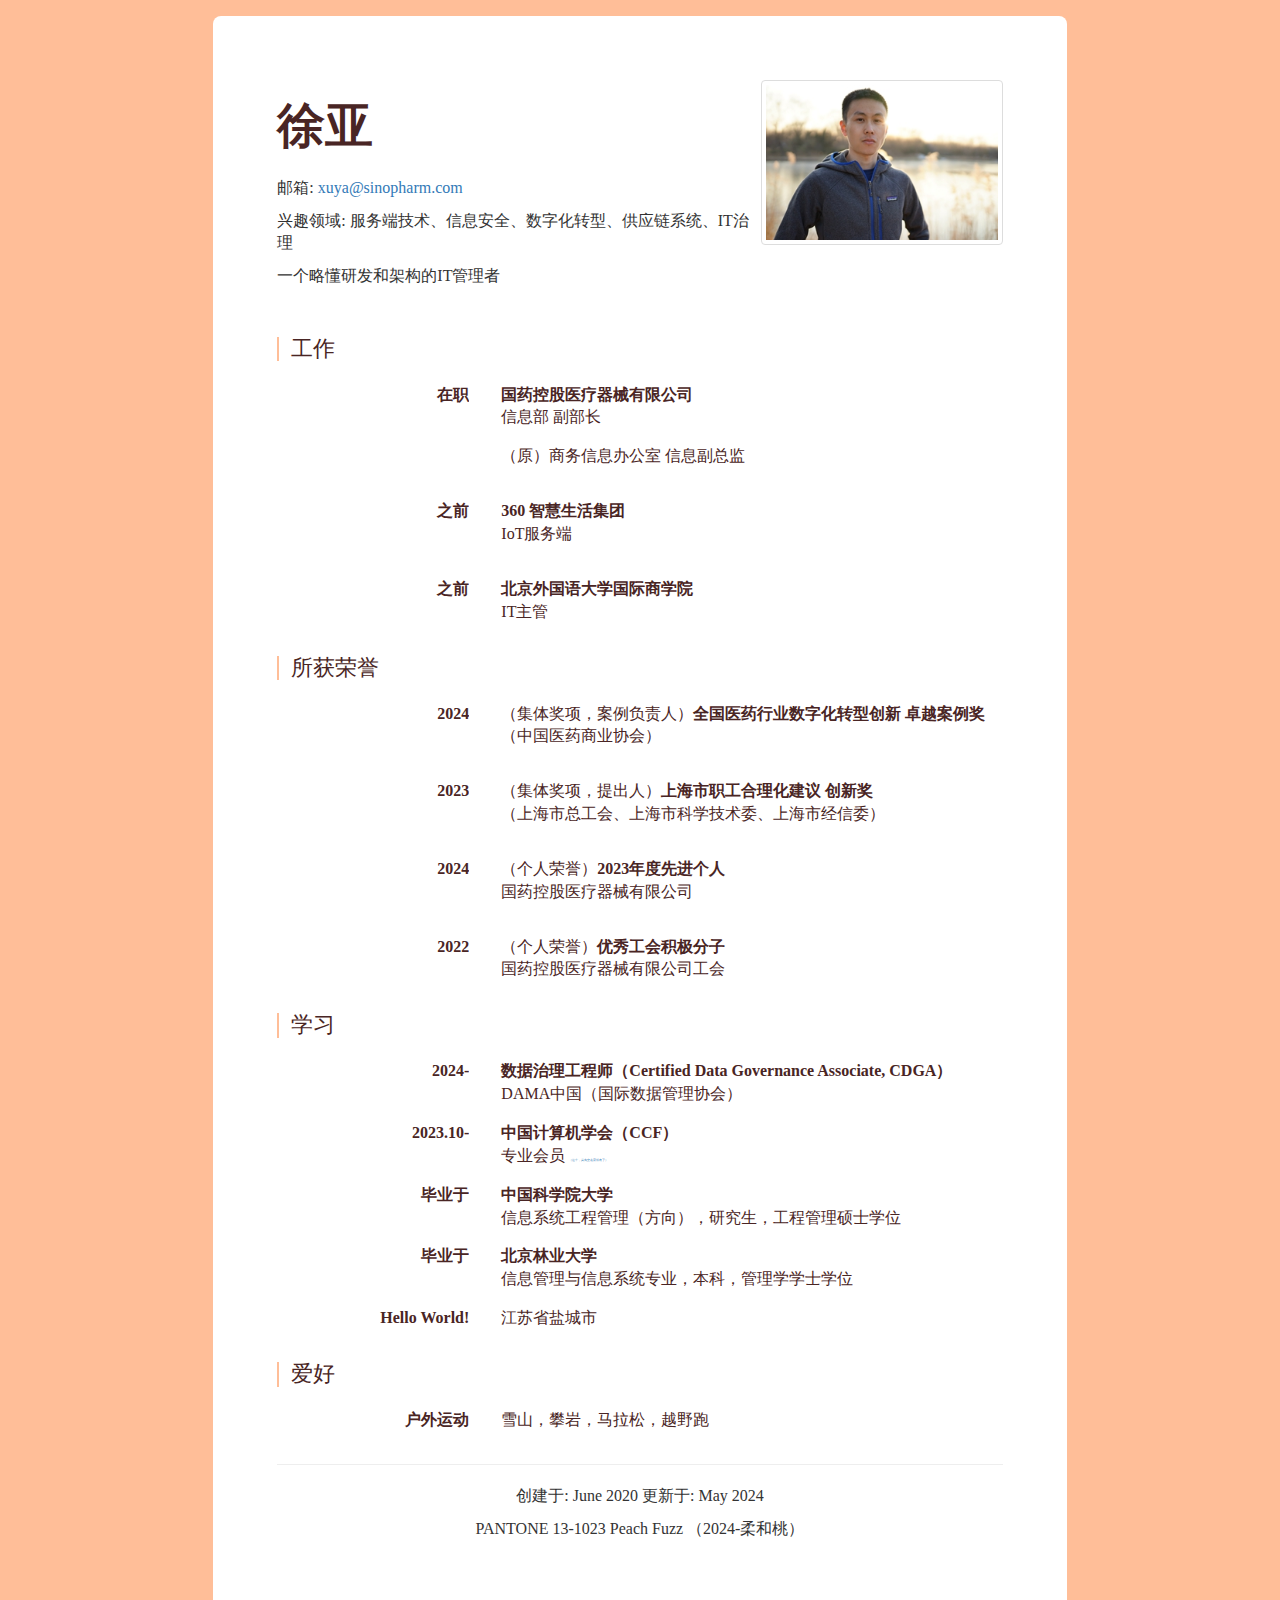
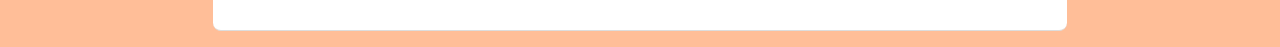
==== index.html @ 43261151 "Update index.html" ====
<!doctype html>
<head>
    <meta charset="utf-8">
    <title>徐亚</title>
	<meta name="description" content="徐亚" />
    <link rel="stylesheet" href="css/bootstrap.min.css" type="text/css" media="all" />
    <link rel="stylesheet" href="css/mystyle.css" type="text/css" media="all" />
    <script src="js/jquery.min.js"></script>
    <script src="js/bootstrap.min.js"></script>
    <style>
        * {font-size:16px;}
    </style>
</head>
<body>

    <div class="row" style="background:#FFBE98;padding-top:1em;padding-bottom: 1em;margin-bottom: 0em;">

        <div class="col-md-2 col-xs-1">
        </div>
        
        <div class="col-md-8 col-xs-10" style="border-bottom:1px solid #ddd;background:#ffffff;padding:4em;border-radius: 0.5em;">
            <div class="row">
                <div class="col-md-8 col-xs-8">
                    <h1>
                        徐亚
                    </h1>
                    <p>
                        邮箱:  <a href="mailto:xuya@sinopharm.com">xuya@sinopharm.com</a>
                    </p>
		            <p>
                        兴趣领域: 服务端技术、信息安全、数字化转型、供应链系统、IT治理
                    </p>
					<p>
                        一个略懂研发和架构的IT管理者
                    </p>
			
                </div>
                <div class="col-md-4 col-xs-4">
                    <p>
                        <img src="images/xuya.JPG" class="img-responsive img-thumbnail" style="margin-top:0em;"/>
                    </p>
                </div>
            </div>
			
            <div class="row">
                <h2>
					 工作
				</h2>
                <dl class="profile-timeline dl-horizontal">
                    <dt>在职</dt>
                    <dd><b>国药控股医疗器械有限公司</b></dd>
                    <dd style="margin-bottom:1em;">信息部 副部长</dd>
					<dd style="margin-bottom:1em;">（原）商务信息办公室 信息副总监</dd>
                </dl>
				<dl class="profile-timeline dl-horizontal">
                    <dt>之前</dt>
                    <dd><b>360 智慧生活集团</b></dd>
                    <dd style="margin-bottom:1em;">IoT服务端</dd>
                </dl>
				<dl class="profile-timeline dl-horizontal">
                    <dt>之前</dt>
                    <dd><b>北京外国语大学国际商学院</b></dd>
                    <dd style="margin-bottom:1em;">IT主管</dd>
                </dl>

				<h2>
					 所获荣誉
				</h2>
				<dl class="profile-timeline dl-horizontal">
                    <dt>2024</dt>
                    <dd>（集体奖项，案例负责人）<b>全国医药行业数字化转型创新 卓越案例奖</b> </dd>
					<dd style="margin-bottom:1em;">（中国医药商业协会）</dd>
                </dl>
				<dl class="profile-timeline dl-horizontal">
                    <dt>2023</dt>
                    <dd>（集体奖项，提出人）<b>上海市职工合理化建议 创新奖</b></dd>
					<dd style="margin-bottom:1em;">（上海市总工会、上海市科学技术委、上海市经信委）</dd>
                </dl>
				<dl class="profile-timeline dl-horizontal">
                    <dt>2024</dt>
                    <dd>（个人荣誉）<b>2023年度先进个人</b></dd>
					<dd>国药控股医疗器械有限公司</dd>
                </dl>
				<dl class="profile-timeline dl-horizontal">
                    <dt>2022</dt>
                    <dd>（个人荣誉）<b>优秀工会积极分子</b></dd>
					<dd>国药控股医疗器械有限公司工会</dd>
                </dl>

				<h2>
					 学习
				</h2>

                <dl class="profile-timeline dl-horizontal">
					<dt>2024-</dt>
                    <dd><b>数据治理工程师（Certified Data Governance Associate, CDGA）</b></dd>
                    <dd style="margin-bottom:1em;">DAMA中国（国际数据管理协会）</dd>

					<dt>2023.10-</dt>
                    <dd><b>中国计算机学会（CCF）</b></dd>
                    <dd style="margin-bottom:1em;">专业会员 <a style="font-size:0.2em;">（这个，其实交会费就有了）</a></dd>
					
                    <dt>毕业于</dt>
                    <dd><b>中国科学院大学</b></dd>
                    <dd style="margin-bottom:1em;">信息系统工程管理（方向），研究生，工程管理硕士学位</dd>

		        	<dt>毕业于</dt>
                    <dd><b>北京林业大学</b></dd>
                    <dd style="margin-bottom:1em;">信息管理与信息系统专业，本科，管理学学士学位</dd>

                    <dt>Hello World!</dt>
                    <dd style="margin-bottom:1em;">江苏省盐城市</dd>
                </dl>

                <h2>
                    爱好
                </h2>
                <dl class="profile-timeline dl-horizontal">  
                    <dt>户外运动</dt>
                    <dd style="margin-bottom:1em;">雪山，攀岩，马拉松，越野跑</dd>
                    
                </dl>

                <hr/>
                <p style="text-align: center;"> 创建于: June 2020 更新于: May 2024</p>
            	<p style="text-align: center;"> PANTONE 13-1023 Peach Fuzz （2024-柔和桃）</p>
	    </div>
        </div>
        
        <div class="col-md-2 col-xs-1">
        </div>
    </div>

</body>
</html>
---- css/mystyle.css ----
.col-lg-1, .col-lg-10, .col-lg-11, .col-lg-12, .col-lg-2, .col-lg-3, .col-lg-4, .col-lg-5, .col-lg-6, .col-lg-7, .col-lg-8, .col-lg-9, .col-md-1, .col-md-10, .col-md-11, .col-md-12, .col-md-2, .col-md-3, .col-md-4, .col-md-5, .col-md-6, .col-md-7, .col-md-8, .col-md-9, .col-sm-1, .col-sm-10, .col-sm-11, .col-sm-12, .col-sm-2, .col-sm-3, .col-sm-4, .col-sm-5, .col-sm-6, .col-sm-7, .col-sm-8, .col-sm-9, .col-xs-1, .col-xs-10, .col-xs-11, .col-xs-12, .col-xs-2, .col-xs-3, .col-xs-4, .col-xs-5, .col-xs-6, .col-xs-7, .col-xs-8, .col-xs-9{padding:0;}
.row{margin-bottom:1em;}
h1{font-size:3em;font-family: 等线;font-weight:bold;margin-bottom:0.5em;color:#492524;}
h2{font-size:1.4em;font-family: 等线;margin-top:1em;margin-bottom:1em;border-left:0.1em solid #FFBE98;padding-left:0.5em;color:#492524;}

p{font-size:1em;font-family: "Palatino","等线";}
.p_en{font-size:1em;font-family: "Palatino","Times New Roman","Open Sans", "Helvetica Neue", "Helvetica", "Arial", "sans-serif";color:#FFBE98;}
/*Palatino号称是哈佛简历字体*/

dl{font-size:1em;font-family: "Palatino","等线";margin-bottom:2em;}
dt{font-weight:bold;color:#492524;}
dd{font-size:1em;color:#492524;}

/*rgb(0, 47, 167) 为克莱因蓝，2021年潘通色彩*/
/*#cd8975 搭配长春花蓝，2022年度色彩*/

/* 2024潘通 (柔和桃) Pantone's #FFBE98
在图形设计和纸媒印刷的颜色中，可以使用PANTONE 1555C来匹配。#FFB990（实际文字按照#492524）
*/
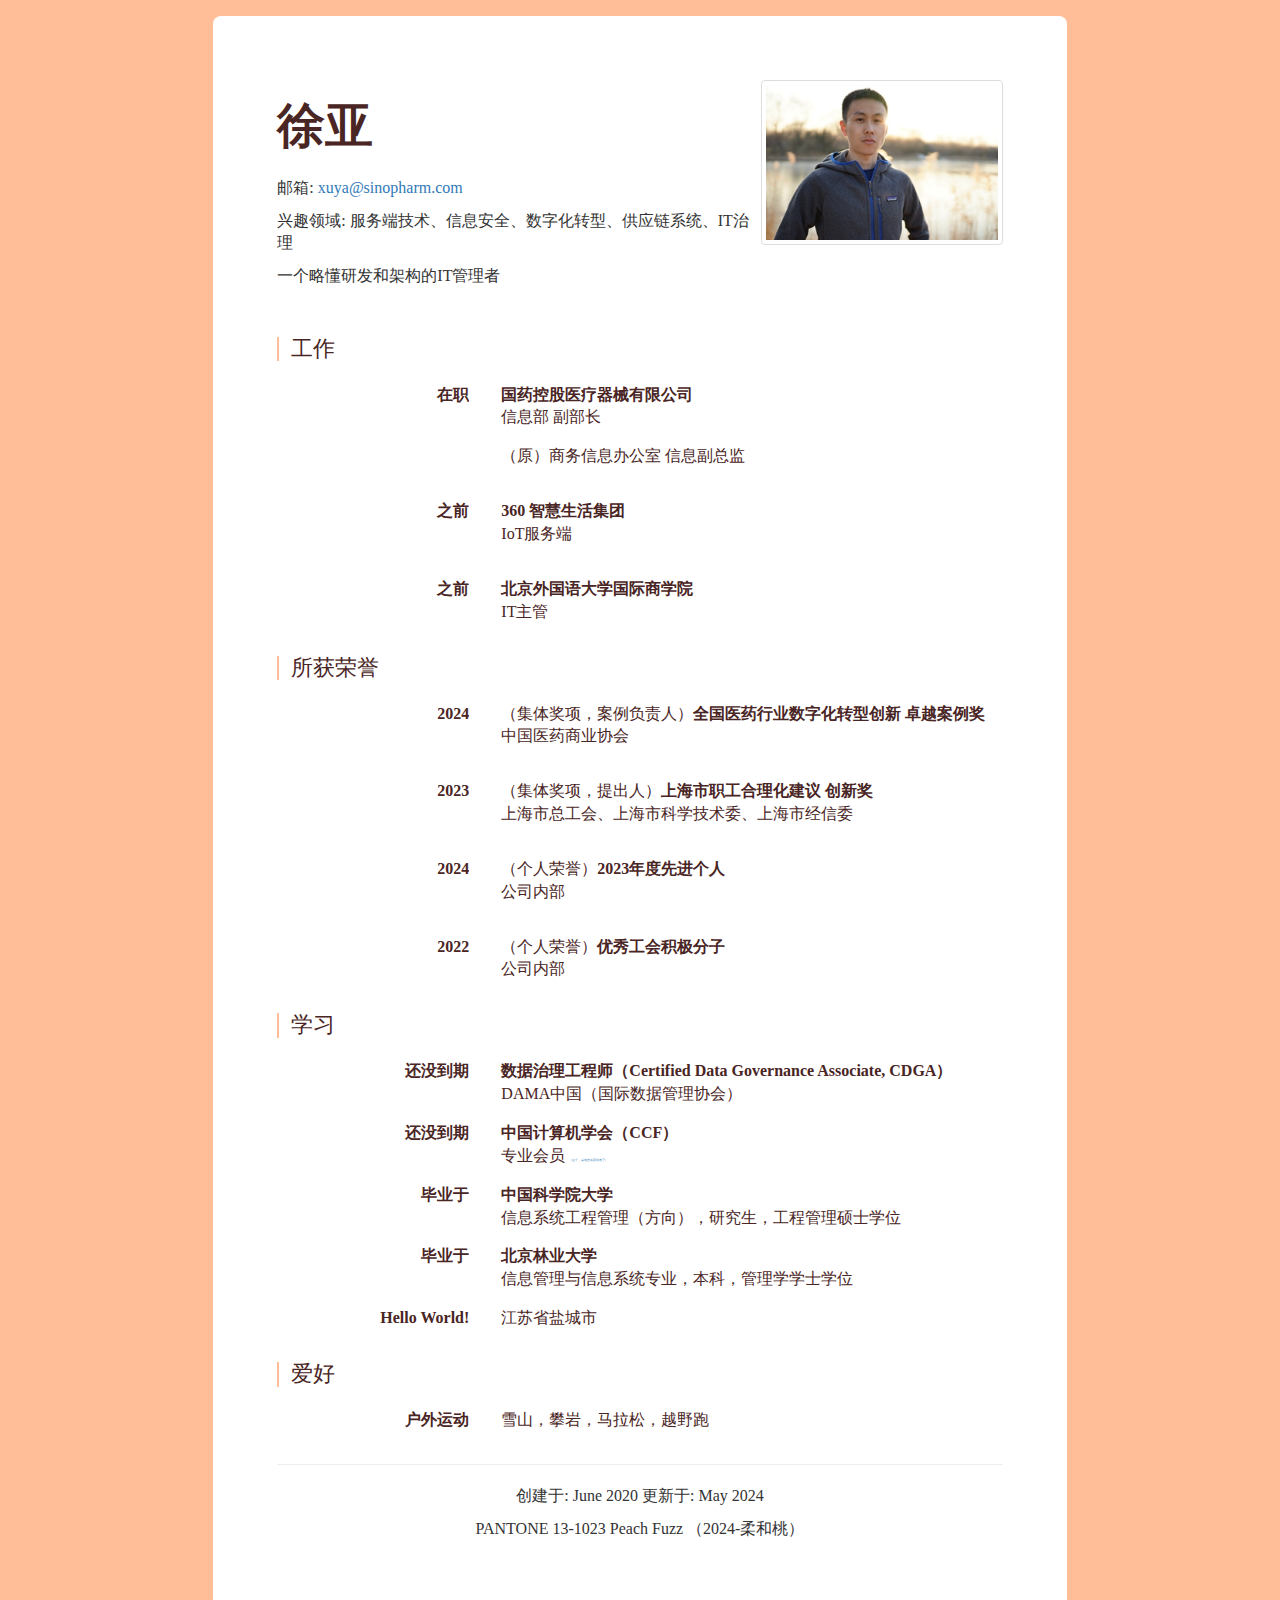
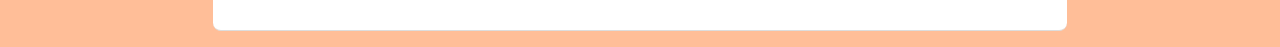
==== commit 577a784c: "Update index.html" ====
--- a/index.html
+++ b/index.html
@@ -69,22 +69,22 @@
 				<dl class="profile-timeline dl-horizontal">
                     <dt>2024</dt>
                     <dd>（集体奖项，案例负责人）<b>全国医药行业数字化转型创新 卓越案例奖</b> </dd>
-					<dd style="margin-bottom:1em;">（中国医药商业协会）</dd>
+					<dd style="margin-bottom:1em;">中国医药商业协会</dd>
                 </dl>
 				<dl class="profile-timeline dl-horizontal">
                     <dt>2023</dt>
                     <dd>（集体奖项，提出人）<b>上海市职工合理化建议 创新奖</b></dd>
-					<dd style="margin-bottom:1em;">（上海市总工会、上海市科学技术委、上海市经信委）</dd>
+					<dd style="margin-bottom:1em;">上海市总工会、上海市科学技术委、上海市经信委</dd>
                 </dl>
 				<dl class="profile-timeline dl-horizontal">
                     <dt>2024</dt>
                     <dd>（个人荣誉）<b>2023年度先进个人</b></dd>
-					<dd>国药控股医疗器械有限公司</dd>
+					<dd>公司内部</dd>
                 </dl>
 				<dl class="profile-timeline dl-horizontal">
                     <dt>2022</dt>
                     <dd>（个人荣誉）<b>优秀工会积极分子</b></dd>
-					<dd>国药控股医疗器械有限公司工会</dd>
+					<dd>公司内部</dd>
                 </dl>
 
 				<h2>
@@ -92,11 +92,11 @@
 				</h2>
 
                 <dl class="profile-timeline dl-horizontal">
-					<dt>2024-</dt>
+					<dt>还没到期</dt>
                     <dd><b>数据治理工程师（Certified Data Governance Associate, CDGA）</b></dd>
                     <dd style="margin-bottom:1em;">DAMA中国（国际数据管理协会）</dd>
 
-					<dt>2023.10-</dt>
+					<dt>还没到期</dt>
                     <dd><b>中国计算机学会（CCF）</b></dd>
                     <dd style="margin-bottom:1em;">专业会员 <a style="font-size:0.2em;">（这个，其实交会费就有了）</a></dd>
 					
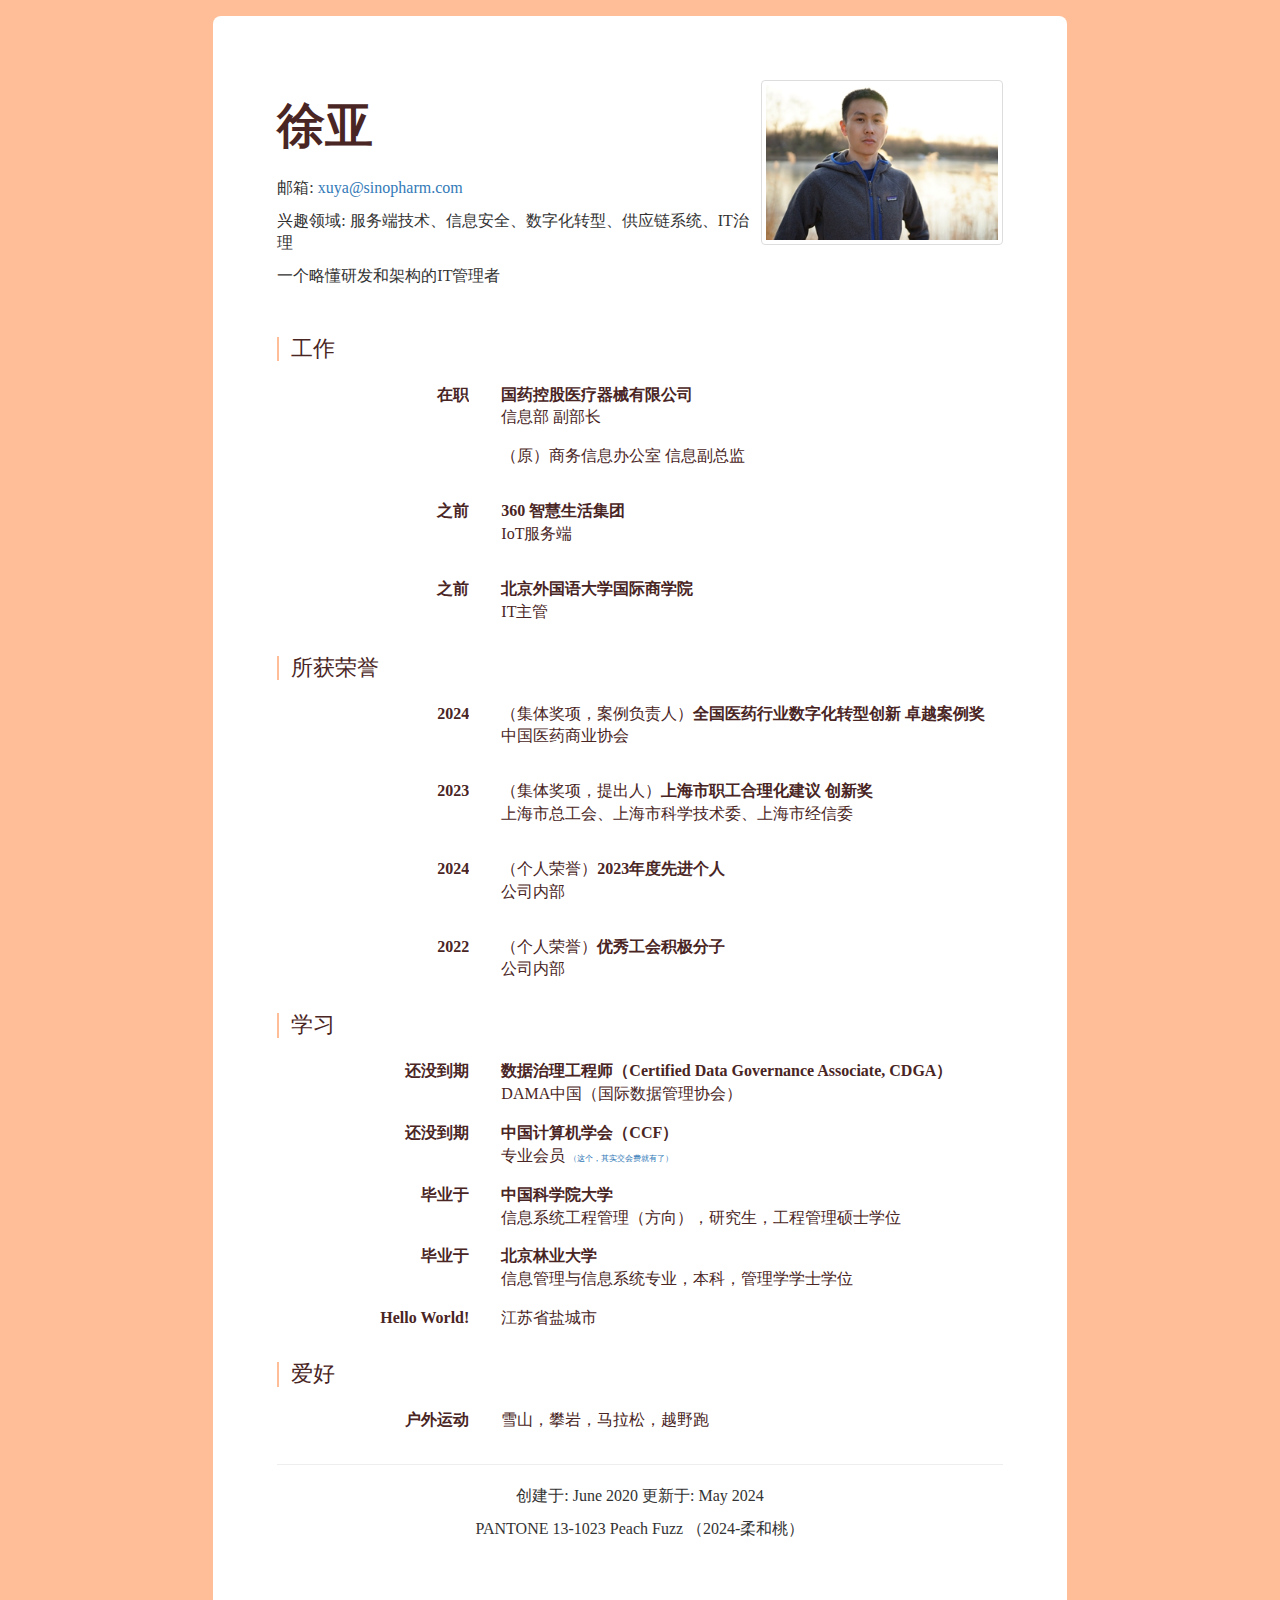
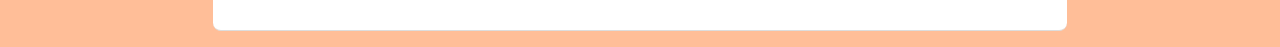
==== commit d4786d2a: "Update index.html" ====
--- a/index.html
+++ b/index.html
@@ -98,7 +98,7 @@
 
 					<dt>还没到期</dt>
                     <dd><b>中国计算机学会（CCF）</b></dd>
-                    <dd style="margin-bottom:1em;">专业会员 <a style="font-size:0.2em;">（这个，其实交会费就有了）</a></dd>
+                    <dd style="margin-bottom:1em;">专业会员 <a style="font-size:0.5em;">（这个，其实交会费就有了）</a></dd>
 					
                     <dt>毕业于</dt>
                     <dd><b>中国科学院大学</b></dd>
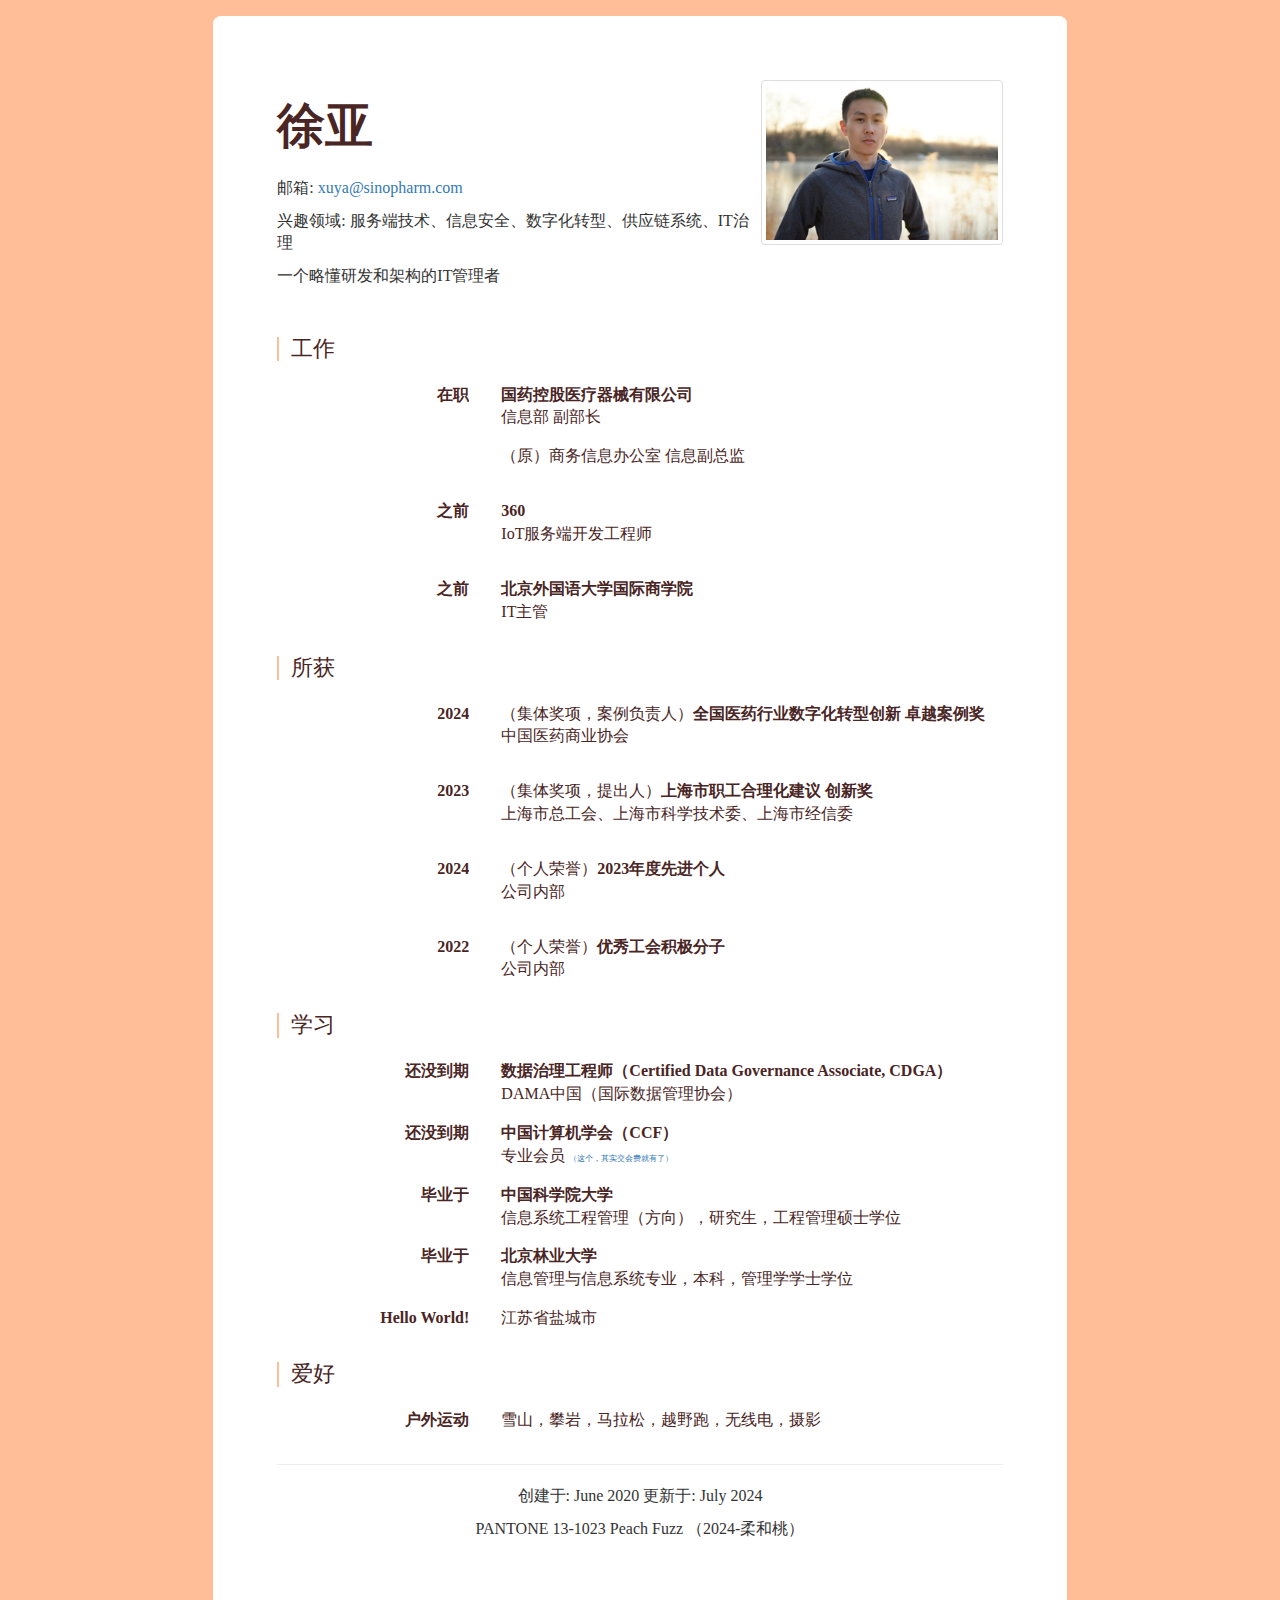
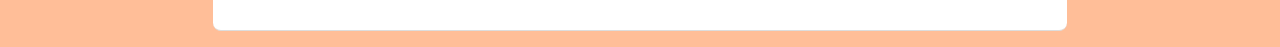
==== commit f5be23fa: "Update index.html" ====
--- a/index.html
+++ b/index.html
@@ -54,8 +54,8 @@
                 </dl>
 				<dl class="profile-timeline dl-horizontal">
                     <dt>之前</dt>
-                    <dd><b>360 智慧生活集团</b></dd>
-                    <dd style="margin-bottom:1em;">IoT服务端</dd>
+                    <dd><b>360</b></dd>
+                    <dd style="margin-bottom:1em;">IoT服务端开发工程师</dd>
                 </dl>
 				<dl class="profile-timeline dl-horizontal">
                     <dt>之前</dt>
@@ -64,7 +64,7 @@
                 </dl>
 
 				<h2>
-					 所获荣誉
+					 所获
 				</h2>
 				<dl class="profile-timeline dl-horizontal">
                     <dt>2024</dt>
@@ -117,12 +117,12 @@
                 </h2>
                 <dl class="profile-timeline dl-horizontal">  
                     <dt>户外运动</dt>
-                    <dd style="margin-bottom:1em;">雪山，攀岩，马拉松，越野跑</dd>
+                    <dd style="margin-bottom:1em;">雪山，攀岩，马拉松，越野跑，无线电，摄影</dd>
                     
                 </dl>
 
                 <hr/>
-                <p style="text-align: center;"> 创建于: June 2020 更新于: May 2024</p>
+                <p style="text-align: center;"> 创建于: June 2020 更新于: July 2024</p>
             	<p style="text-align: center;"> PANTONE 13-1023 Peach Fuzz （2024-柔和桃）</p>
 	    </div>
         </div>
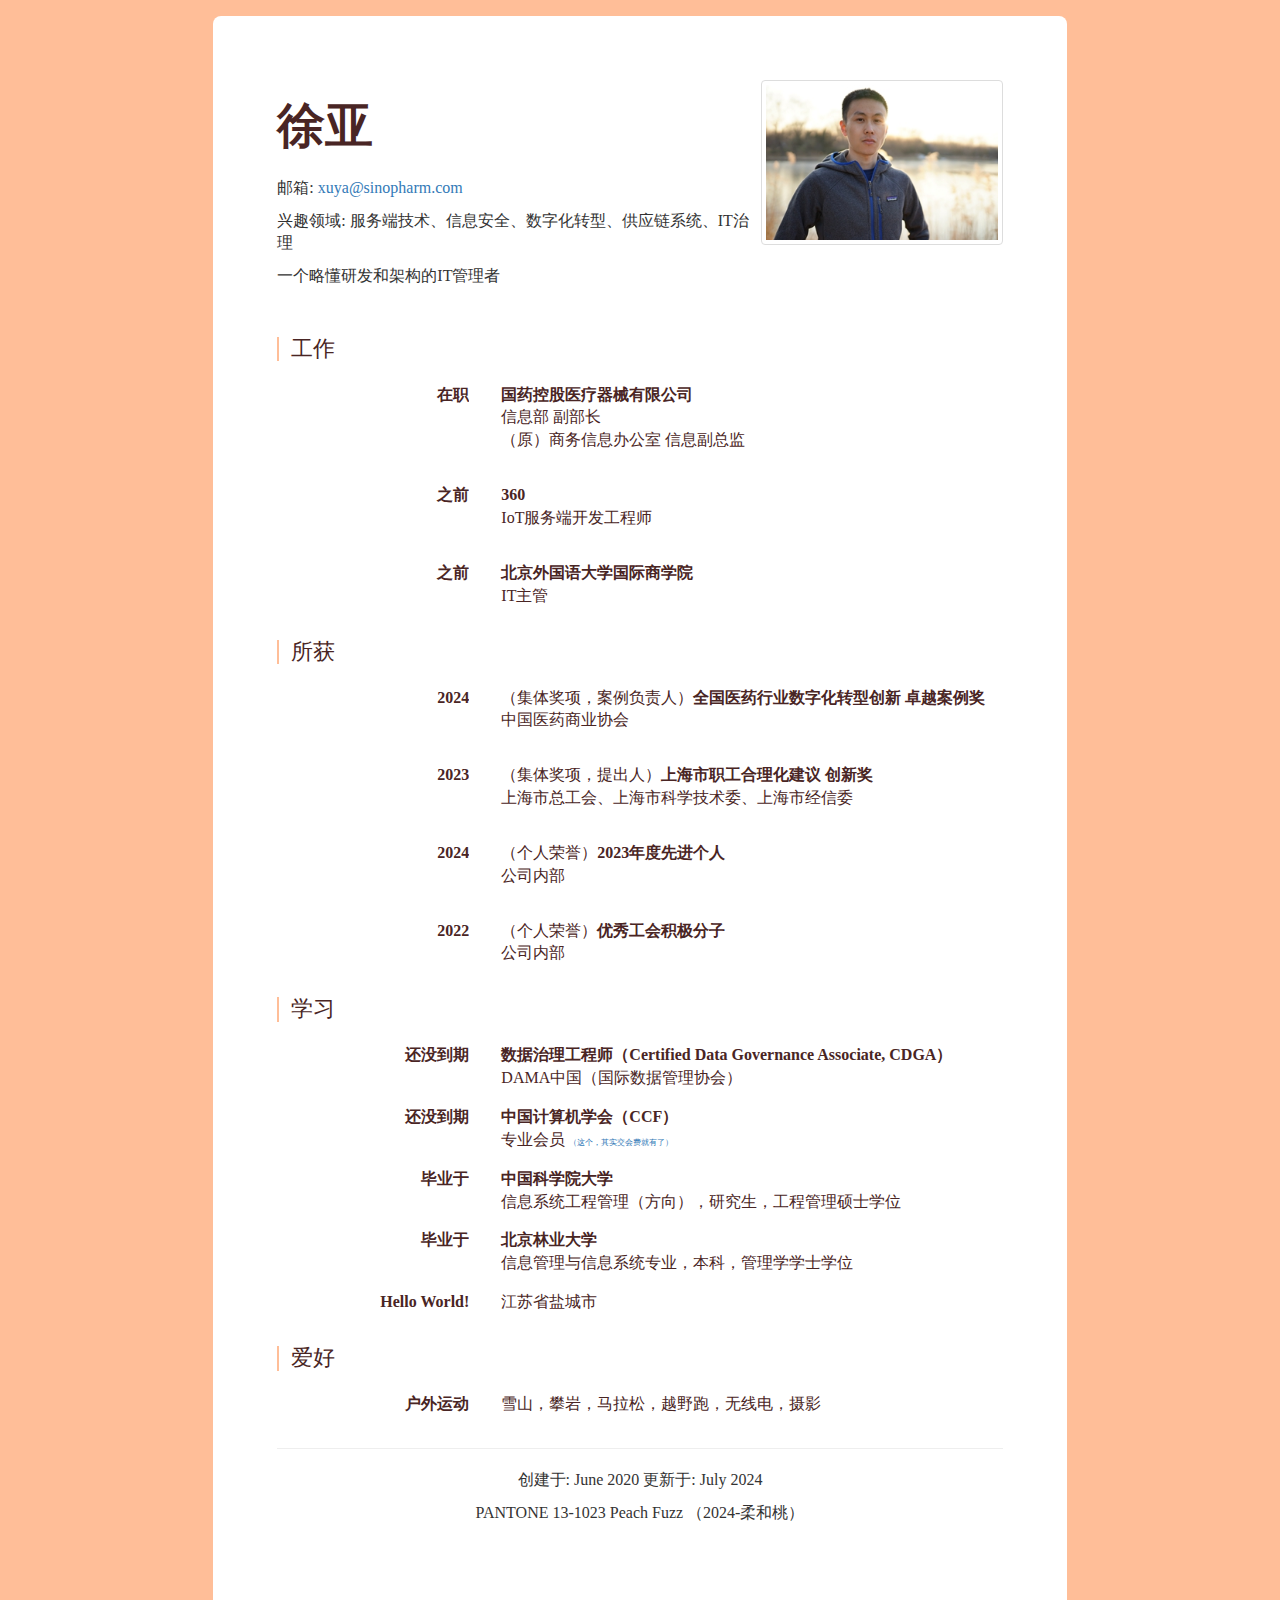
==== commit e0d03880: "Update index.html" ====
--- a/index.html
+++ b/index.html
@@ -49,7 +49,7 @@
                 <dl class="profile-timeline dl-horizontal">
                     <dt>在职</dt>
                     <dd><b>国药控股医疗器械有限公司</b></dd>
-                    <dd style="margin-bottom:1em;">信息部 副部长</dd>
+                    <dd>信息部 副部长</dd>
 					<dd style="margin-bottom:1em;">（原）商务信息办公室 信息副总监</dd>
                 </dl>
 				<dl class="profile-timeline dl-horizontal">
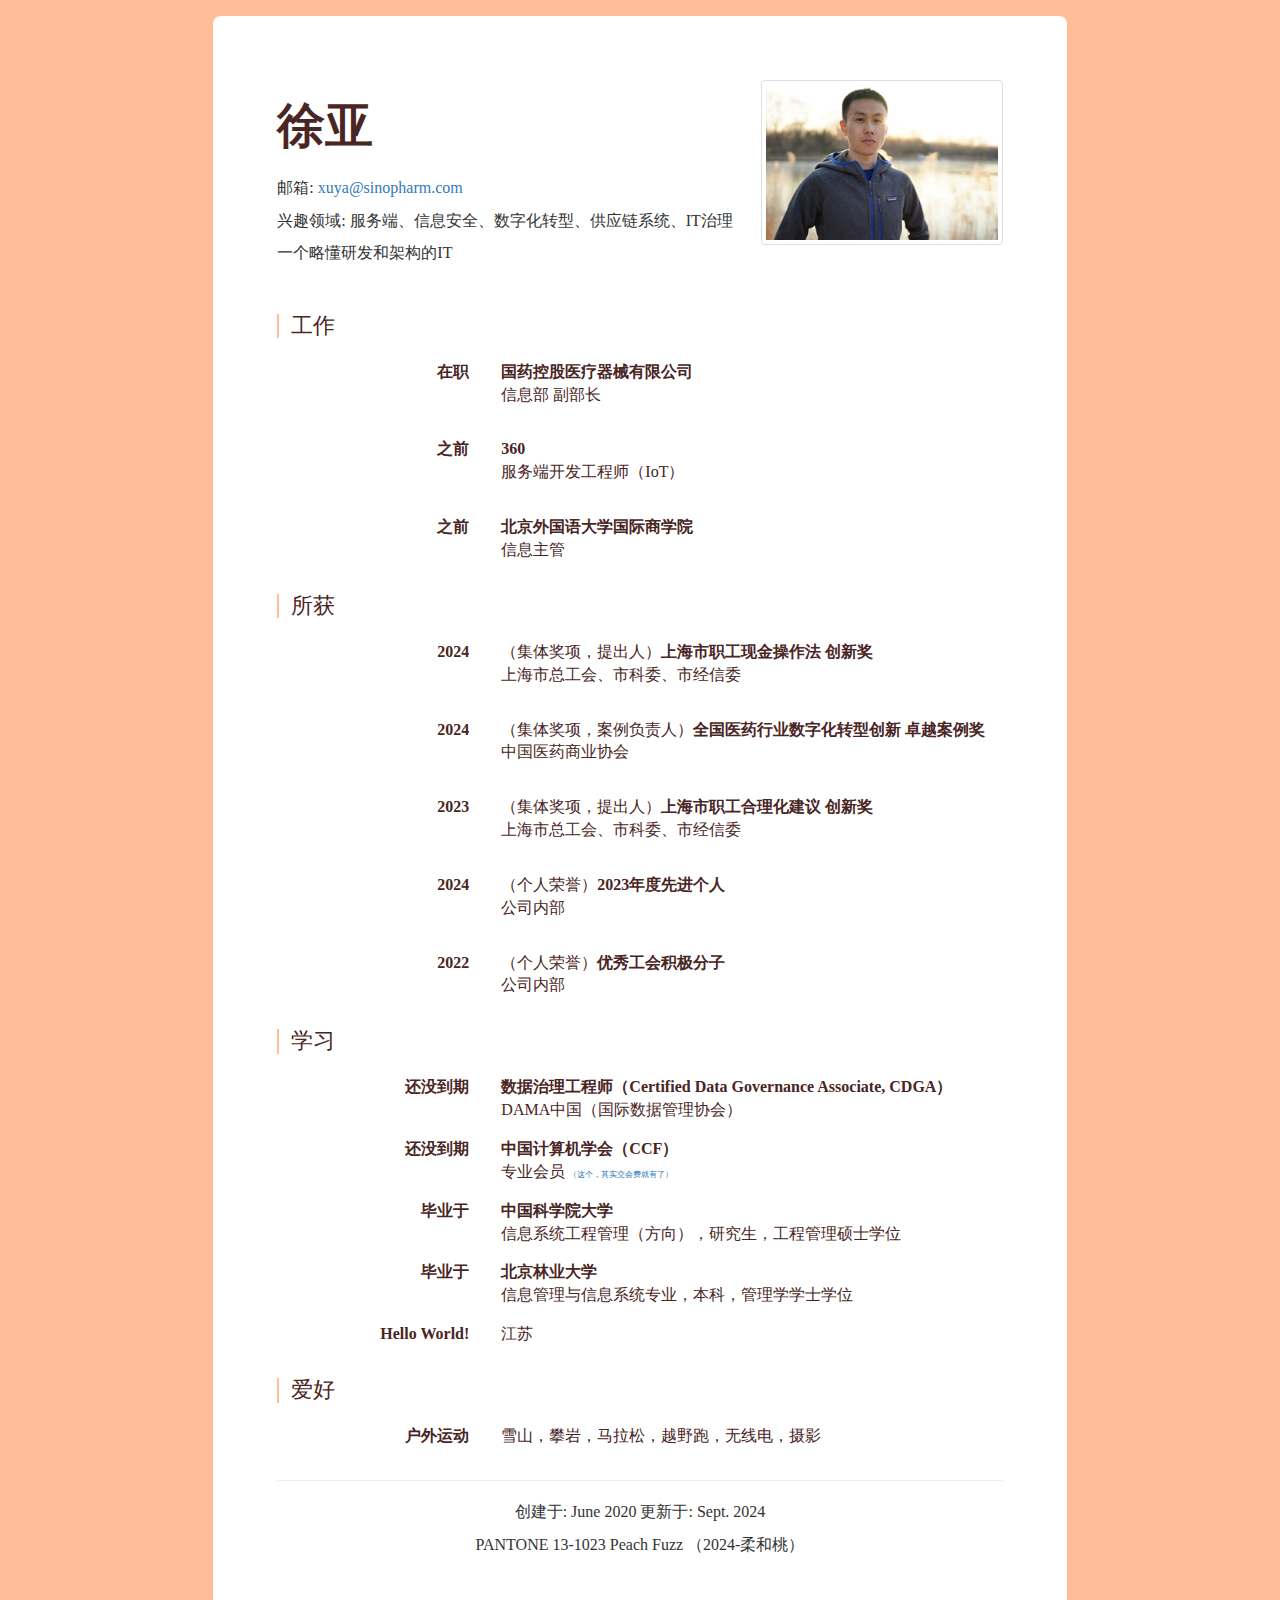
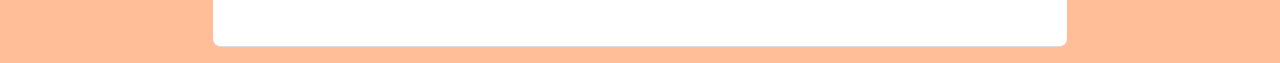
==== commit 1a4f3451: "Update index.html" ====
--- a/index.html
+++ b/index.html
@@ -28,10 +28,10 @@
                         邮箱:  <a href="mailto:xuya@sinopharm.com">xuya@sinopharm.com</a>
                     </p>
 		            <p>
-                        兴趣领域: 服务端技术、信息安全、数字化转型、供应链系统、IT治理
+                        兴趣领域: 服务端、信息安全、数字化转型、供应链系统、IT治理
                     </p>
 					<p>
-                        一个略懂研发和架构的IT管理者
+                        一个略懂研发和架构的IT
                     </p>
 			
                 </div>
@@ -50,22 +50,26 @@
                     <dt>在职</dt>
                     <dd><b>国药控股医疗器械有限公司</b></dd>
                     <dd>信息部 副部长</dd>
-					<dd style="margin-bottom:1em;">（原）商务信息办公室 信息副总监</dd>
                 </dl>
 				<dl class="profile-timeline dl-horizontal">
                     <dt>之前</dt>
                     <dd><b>360</b></dd>
-                    <dd style="margin-bottom:1em;">IoT服务端开发工程师</dd>
+                    <dd style="margin-bottom:1em;">服务端开发工程师（IoT）</dd>
                 </dl>
 				<dl class="profile-timeline dl-horizontal">
                     <dt>之前</dt>
                     <dd><b>北京外国语大学国际商学院</b></dd>
-                    <dd style="margin-bottom:1em;">IT主管</dd>
+                    <dd style="margin-bottom:1em;">信息主管</dd>
                 </dl>
 
 				<h2>
 					 所获
 				</h2>
+				<dl class="profile-timeline dl-horizontal">
+                    <dt>2024</dt>
+                    <dd>（集体奖项，提出人）<b>上海市职工现金操作法 创新奖</b></dd>
+					<dd style="margin-bottom:1em;">上海市总工会、市科委、市经信委</dd>
+                </dl>
 				<dl class="profile-timeline dl-horizontal">
                     <dt>2024</dt>
                     <dd>（集体奖项，案例负责人）<b>全国医药行业数字化转型创新 卓越案例奖</b> </dd>
@@ -74,7 +78,7 @@
 				<dl class="profile-timeline dl-horizontal">
                     <dt>2023</dt>
                     <dd>（集体奖项，提出人）<b>上海市职工合理化建议 创新奖</b></dd>
-					<dd style="margin-bottom:1em;">上海市总工会、上海市科学技术委、上海市经信委</dd>
+					<dd style="margin-bottom:1em;">上海市总工会、市科委、市经信委</dd>
                 </dl>
 				<dl class="profile-timeline dl-horizontal">
                     <dt>2024</dt>
@@ -109,7 +113,7 @@
                     <dd style="margin-bottom:1em;">信息管理与信息系统专业，本科，管理学学士学位</dd>
 
                     <dt>Hello World!</dt>
-                    <dd style="margin-bottom:1em;">江苏省盐城市</dd>
+                    <dd style="margin-bottom:1em;">江苏</dd>
                 </dl>
 
                 <h2>
@@ -122,7 +126,7 @@
                 </dl>
 
                 <hr/>
-                <p style="text-align: center;"> 创建于: June 2020 更新于: July 2024</p>
+                <p style="text-align: center;"> 创建于: June 2020 更新于: Sept. 2024</p>
             	<p style="text-align: center;"> PANTONE 13-1023 Peach Fuzz （2024-柔和桃）</p>
 	    </div>
         </div>
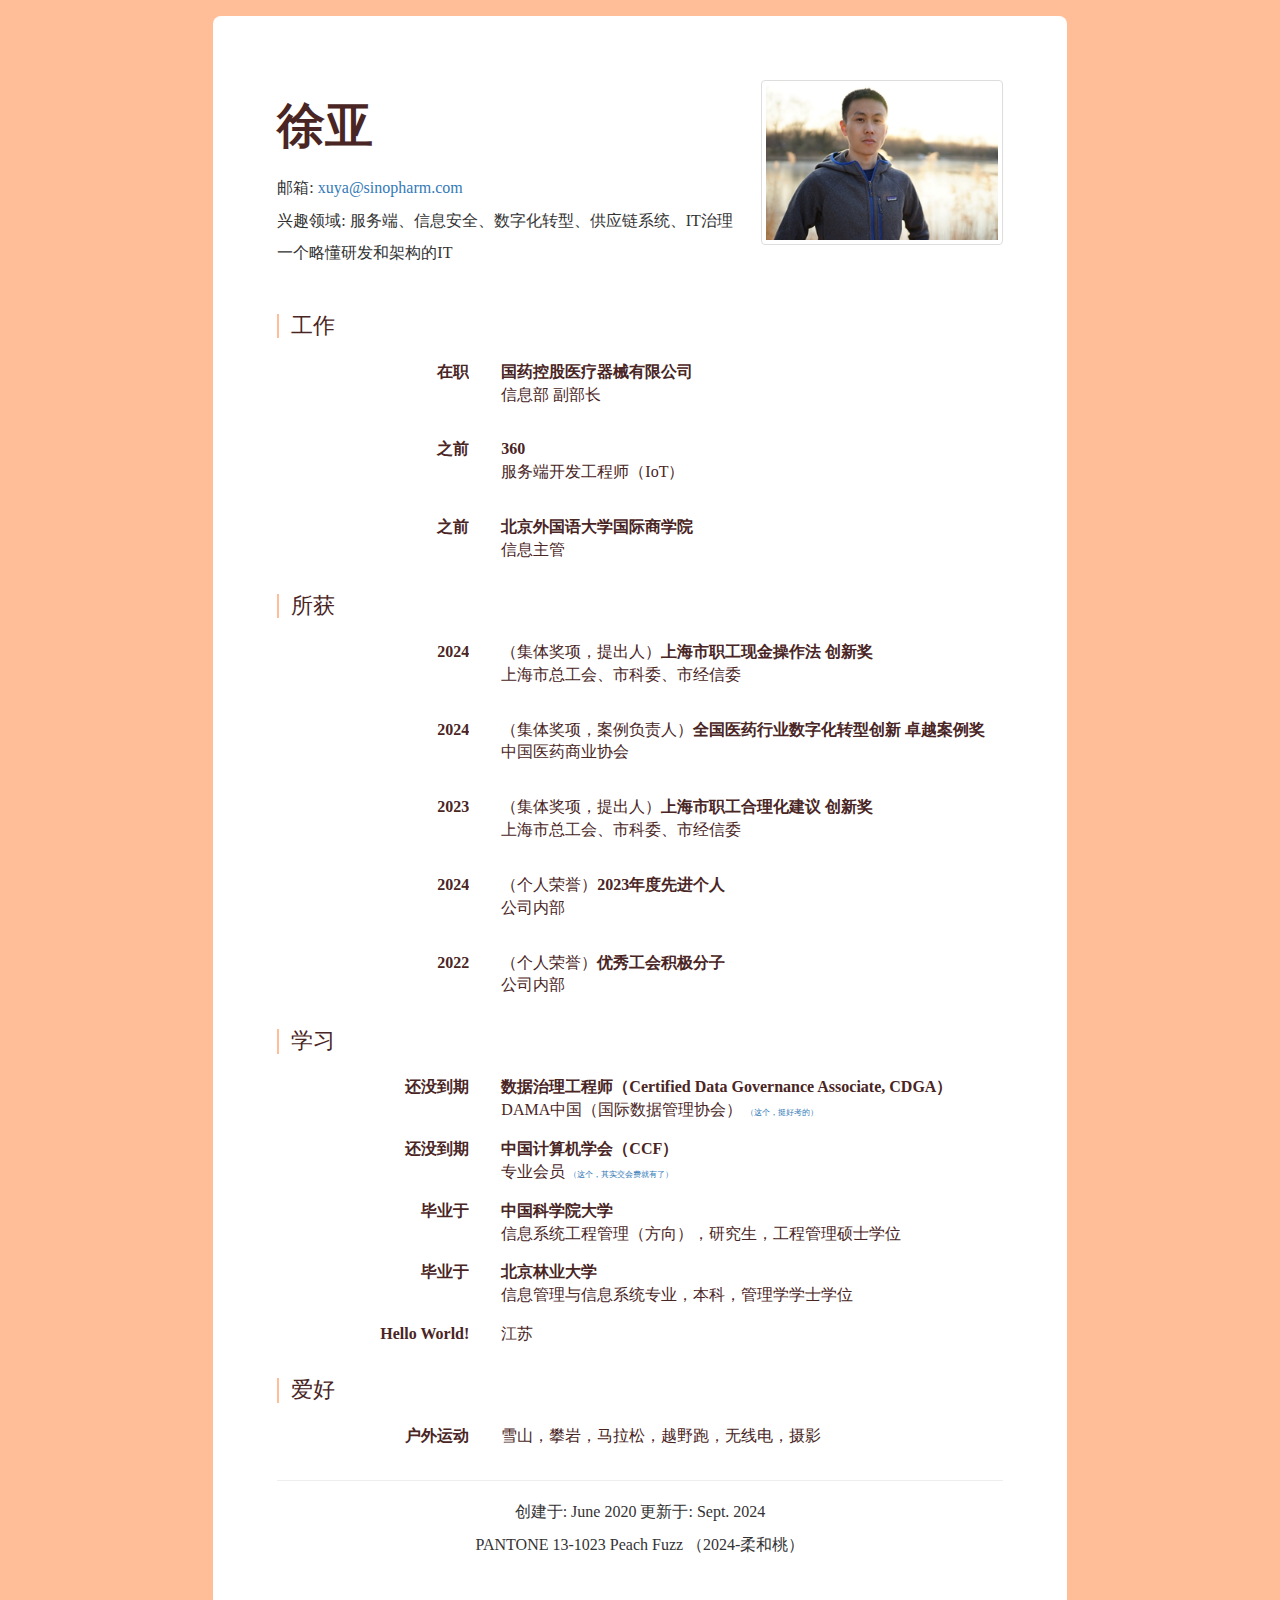
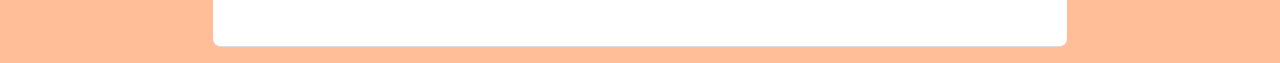
==== commit fb8645fc: "Update index.html" ====
--- a/index.html
+++ b/index.html
@@ -98,7 +98,7 @@
                 <dl class="profile-timeline dl-horizontal">
 					<dt>还没到期</dt>
                     <dd><b>数据治理工程师（Certified Data Governance Associate, CDGA）</b></dd>
-                    <dd style="margin-bottom:1em;">DAMA中国（国际数据管理协会）</dd>
+                    <dd style="margin-bottom:1em;">DAMA中国（国际数据管理协会） <a style="font-size:0.5em;">（这个，挺好考的）</a></dd>
 
 					<dt>还没到期</dt>
                     <dd><b>中国计算机学会（CCF）</b></dd>
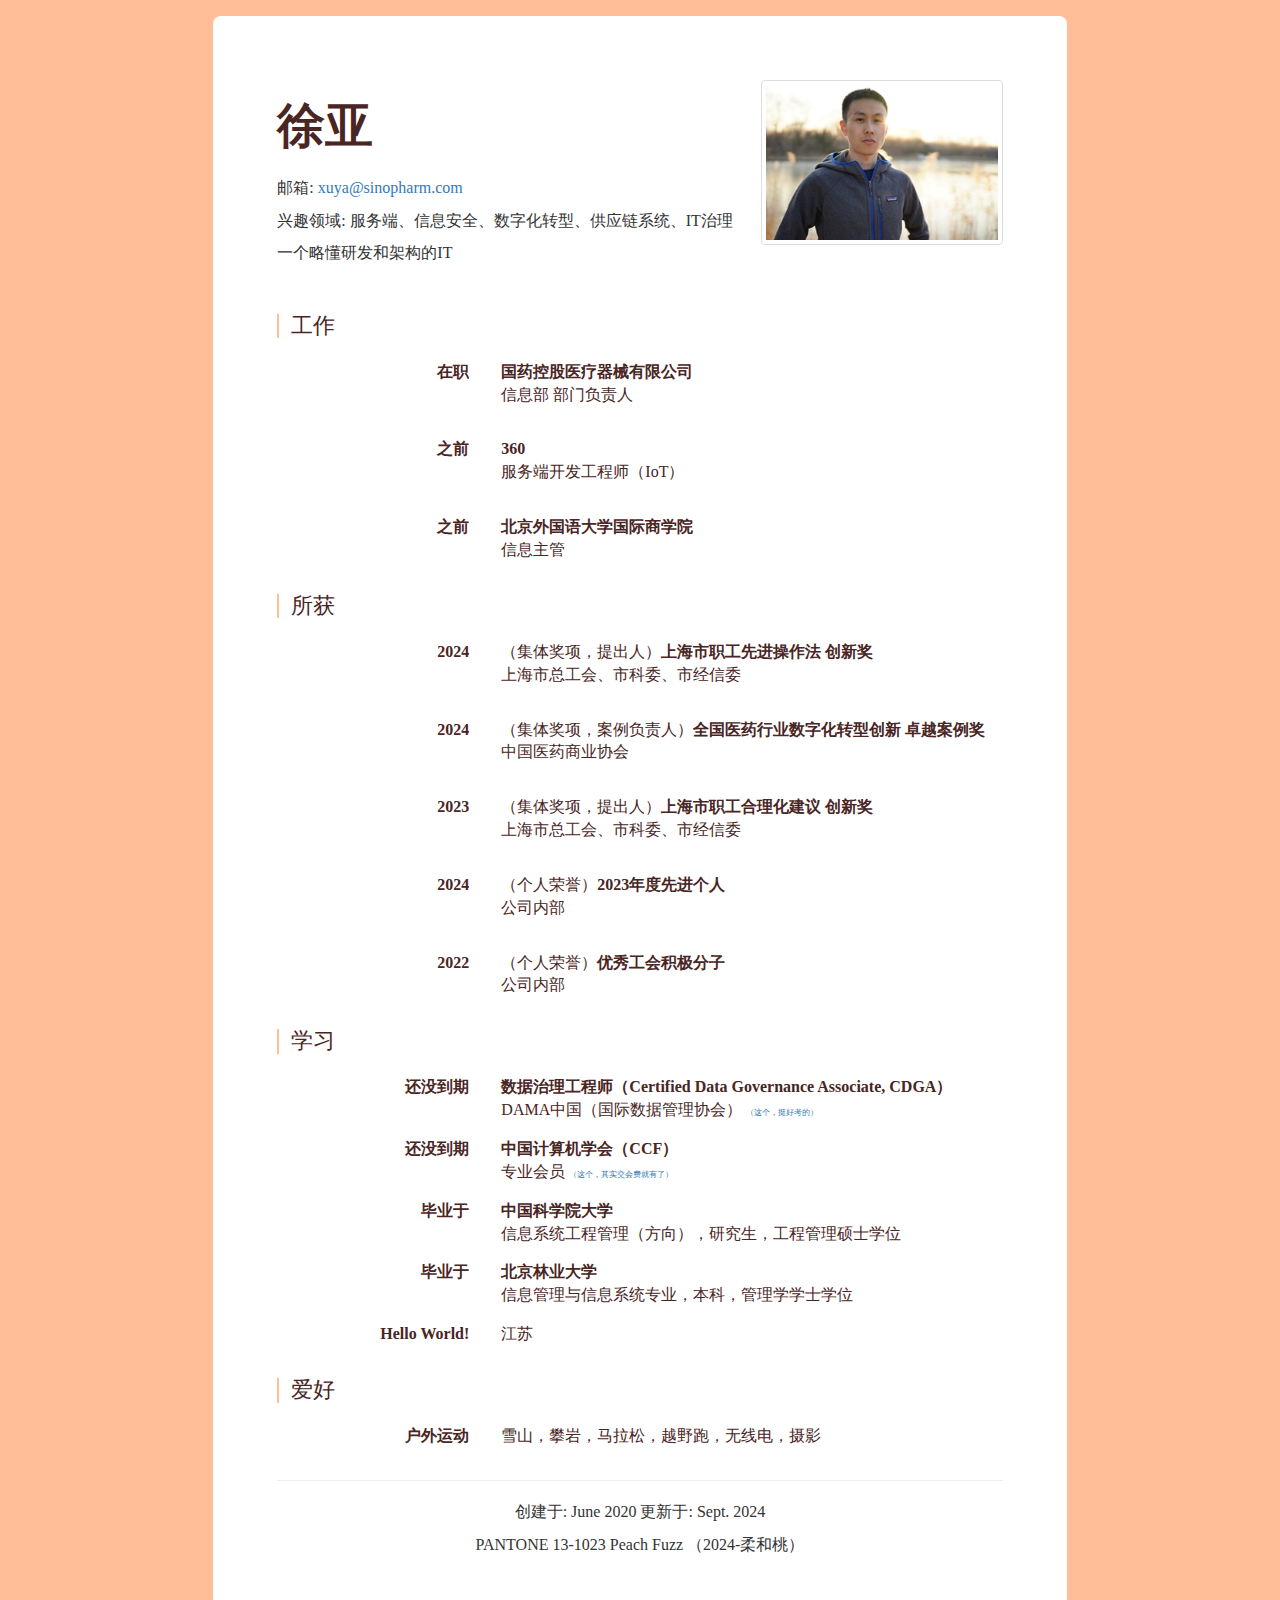
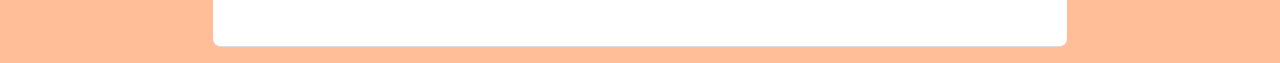
==== commit 9161f557: "Update index.html" ====
--- a/index.html
+++ b/index.html
@@ -49,7 +49,7 @@
                 <dl class="profile-timeline dl-horizontal">
                     <dt>在职</dt>
                     <dd><b>国药控股医疗器械有限公司</b></dd>
-                    <dd>信息部 副部长</dd>
+                    <dd>信息部 部门负责人</dd>
                 </dl>
 				<dl class="profile-timeline dl-horizontal">
                     <dt>之前</dt>
@@ -67,7 +67,7 @@
 				</h2>
 				<dl class="profile-timeline dl-horizontal">
                     <dt>2024</dt>
-                    <dd>（集体奖项，提出人）<b>上海市职工现金操作法 创新奖</b></dd>
+                    <dd>（集体奖项，提出人）<b>上海市职工先进操作法 创新奖</b></dd>
 					<dd style="margin-bottom:1em;">上海市总工会、市科委、市经信委</dd>
                 </dl>
 				<dl class="profile-timeline dl-horizontal">
